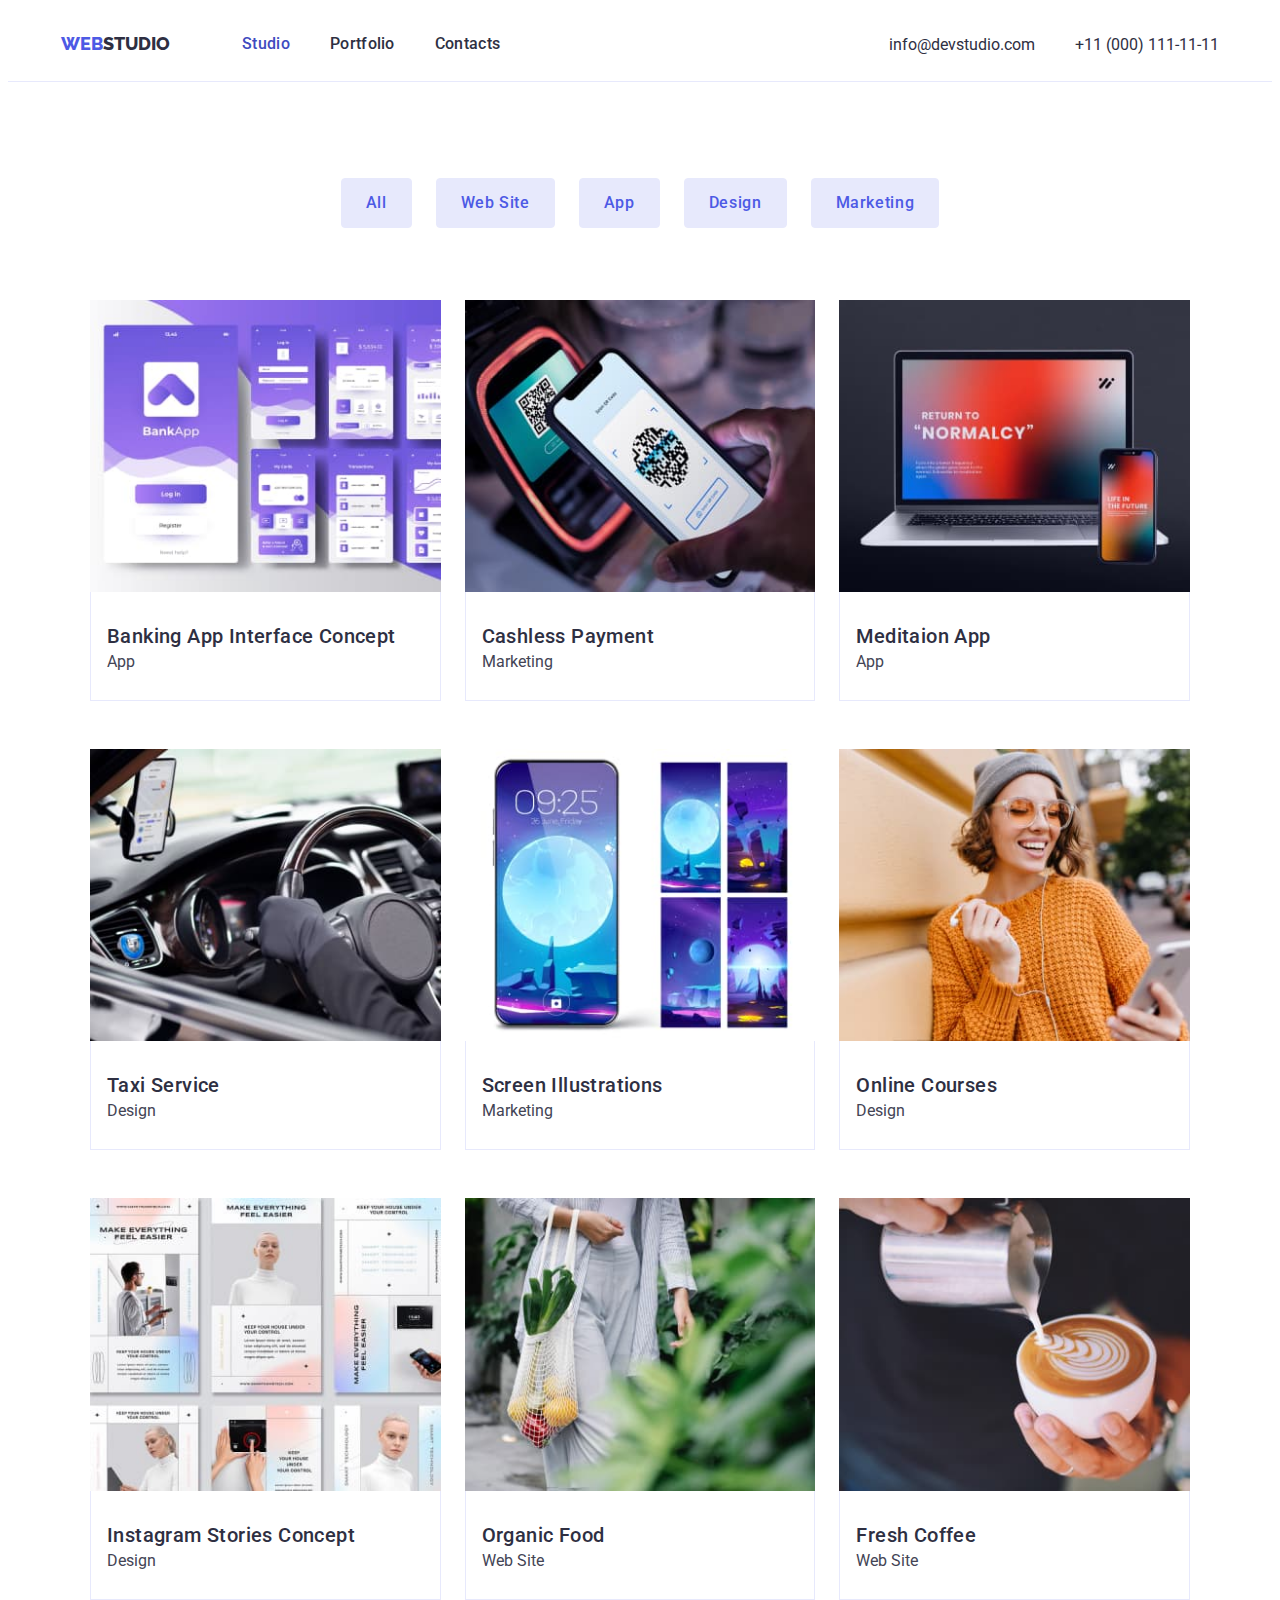
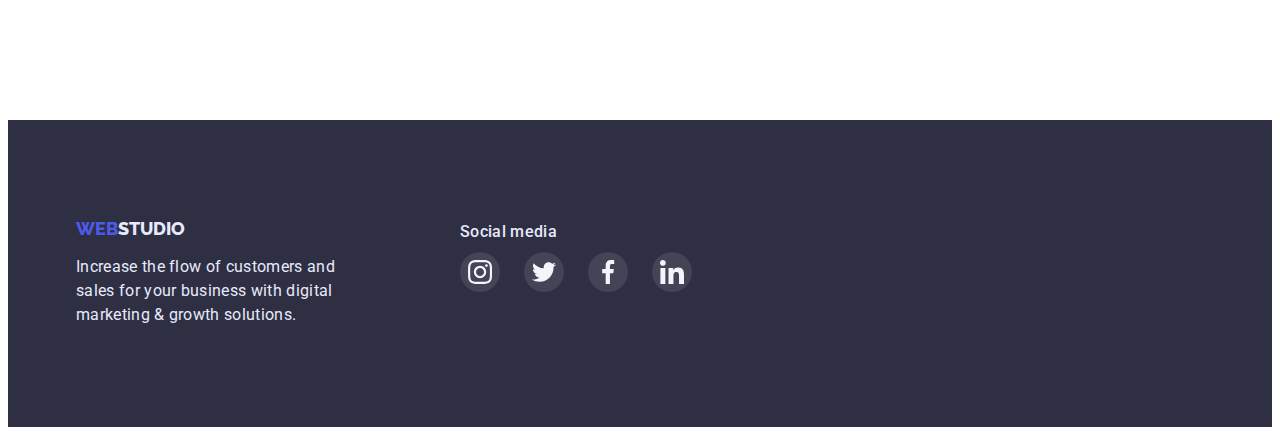
==== portfolio.html @ f3fbfc8a "1" ====
<!DOCTYPE html>
<html lang="en">
  <head>
    <meta charset="UTF-8" />
    <meta http-equiv="X-UA-Compatible" content="IE=edge" />
    <meta name="viewport" content="width=device-width, initial-scale=1.0" />
    <title>Portfolio</title>
    <link rel="preconnect" href="https://fonts.googleapis.com" />
    <link rel="preconnect" href="https://fonts.gstatic.com" crossorigin />
    <link
      href="https://fonts.googleapis.com/css2?family=Raleway:wght@800&family=Roboto:wght@400;500;700;900&display=swap"
      rel="stylesheet"
    />
    <link
      rel="stylesheet"
      href="https://cdnjs.cloudflare.com/ajax/libs/modern-normalize/1.1.0/modern-normalize.min.css"
      integrity="sha512-wpPYUAdjBVSE4KJnH1VR1HeZfpl1ub8YT/NKx4PuQ5NmX2tKuGu6U/JRp5y+Y8XG2tV+wKQpNHVUX03MfMFn9Q=="
      crossorigin="anonymous"
      referrerpolicy="no-referrer"
    />
    <link rel="stylesheet" href="./css/styles.css" />
  </head>

  <header class="page-header">
    <div class="container had">
      <nav class="navigation">
        <a class="header-logo" href="./index.html">
          <span class="web">web</span>studio</a
        >

        <ul class="site-nav list">
          <li class="item-nav">
            <a class="link-nav current" href="index.html">Studio</a>
          </li>
          <li class="item-nav">
            <a class="link-nav" href="portfolio.html">Portfolio</a>
          </li>
          <li class="item-nav"><a class="link-nav" href="">Contacts</a></li>
        </ul>
      </nav>
      <address>
        <ul class="adr-items list">
          <li class="adr">
            <a class="link-nav" href="mailto:info@devstudio.com"
              >info@devstudio.com</a
            >
          </li>
          <li class="adr">
            <a class="link-nav" href="tel:+110001111111">+11 (000) 111-11-11</a>
          </li>
        </ul>
      </address>
    </div>
  </header>
  <main>
    <section class="section main">
      <div class="container">
        <h1 class="visually-hidden">Project filter</h1>

        <ul class="filter list">
          <li class="item-btn">
            <button class="button-item" type="button">All</button>
          </li>
          <li class="item-btn">
            <button class="button-item" type="button">Web Site</button>
          </li>
          <li class="item-btn">
            <button class="button-item" type="button">App</button>
          </li>
          <li class="item-btn">
            <button class="button-item" type="button">Design</button>
          </li>
          <li class="item-btn">
            <button class="button-item" type="button">Marketing</button>
          </li>
        </ul>

        <ul class="project list">
          <li class="project-cont">
            <a class="project-link" href=""
              ><img
                class="project-img"
                src="./images/image7_1.jpg"
                alt="Interface banking App"
                width="360"
                height="300"
              />
              <div class="after-img">
                <h2 class="project-hed">banking app interface concept</h2>
                <p class="project-item">app</p>
              </div></a
            >
          </li>
          <li class="project-cont">
            <a class="project-link" href=""
              ><img
                class="project-img"
                src="./images/image7.jpg"
                alt="Cashless Payment"
                width="360"
                height="300"
              />
              <div class="after-img">
                <h2 class="project-hed">cashless payment</h2>
                <p class="project-item">marketing</p>
              </div></a
            >
          </li>

          <li class="project-cont">
            <a class="project-link" href=""
              ><img
                class="project-img"
                src="./images/image8.jpg"
                alt="Meditaion App"
                width="360"
                height="300"
              />
              <div class="after-img">
                <h2 class="project-hed">meditaion app</h2>
                <p class="project-item">app</p>
              </div></a
            >
          </li>
          <li class="project-cont">
            <a class="project-link" href=""
              ><img
                class="project-img"
                src="./images/image9.jpg"
                alt="Interior of the car"
                width="360"
                height="300"
              />
              <div class="after-img">
                <h2 class="project-hed">taxi service</h2>
                <p class="project-item">design</p>
              </div></a
            >
          </li>
          <li class="project-cont">
            <a class="project-link" href=""
              ><img
                class="project-img"
                src="./images/image10.jpg"
                alt="Skins mobile phone"
                width="360"
                height="300"
              />
              <div class="after-img">
                <h2 class="project-hed">screen illustrations</h2>
                <p class="project-item">marketing</p>
              </div></a
            >
          </li>
          <li class="project-cont">
            <a class="project-link" href=""
              ><img
                class="project-img"
                src="./images/image11.jpg"
                alt="Smiling girl"
                width="360"
                height="300"
              />
              <div class="after-img">
                <h2 class="project-hed">online courses</h2>
                <p class="project-item">design</p>
              </div></a
            >
          </li>
          <li class="project-cont">
            <a class="project-link" href=""
              ><img
                class="project-img"
                src="./images/image12.jpg"
                alt="Instagram Stories Concept"
                width="360"
                height="300"
              />
              <div class="after-img">
                <h2 class="project-hed">instagram stories concept</h2>
                <p class="project-item">design</p>
              </div></a
            >
          </li>
          <li class="project-cont">
            <a class="project-link" href=""
              ><img
                class="project-img"
                src="./images/image13.jpg"
                alt="Organic Food"
                width="360"
                height="300"
              />
              <div class="after-img">
                <h2 class="project-hed">organic food</h2>
                <p class="project-item">web site</p>
              </div></a
            >
          </li>
          <li class="project-cont">
            <a class="project-link" href=""
              ><img
                class="project-img"
                src="./images/image14.jpg"
                alt="Fresh Coffee"
                width="360"
                height="300"
              />
              <div class="after-img">
                <h2 class="project-hed">fresh coffee</h2>
                <p class="project-item">web site</p>
              </div></a
            >
          </li>
        </ul>
      </div>
    </section>
  </main>

  <footer>
    <section class="section footer">
      <div class="container">
        <ul class="footer-block list">
          <li>
            <a class="footer-logo" href="./index.html">
              <span class="web footer-logo">web</span>studio</a
            >
            <p class="footer-item">
              Increase the flow of customers and sales for your business with
              digital marketing & growth solutions.
            </p>
          </li>
          <li>
            <p class="hed">Social media</p>
            <ul class="footer-soc-list list">
              <li class="footer-soc-item">
                <a class="footer-soc-link link" href="">
                  <svg class="footer-soc-icon" width="24" height="24">
                    <use href="./images/symbol-defs.svg#icon-instagram"></use>
                  </svg>
                </a>
              </li>

              <li class="footer-soc-item">
                <a class="footer-soc-link link" href="">
                  <svg class="footer-soc-icon" width="24" height="24">
                    <use href="./images/symbol-defs.svg#icon-twitter"></use>
                  </svg>
                </a>
              </li>

              <li class="footer-soc-item">
                <a class="footer-soc-link link" href="">
                  <svg class="footer-soc-icon" width="24" height="24">
                    <use href="./images/symbol-defs.svg#icon-facebook"></use>
                  </svg>
                </a>
              </li>

              <li class="footer-soc-item">
                <a class="footer-soc-link link" href="">
                  <svg class="footer-soc-icon" width="24" height="24">
                    <use href="./images/symbol-defs.svg#icon-linkedin"></use>
                  </svg>
                </a>
              </li>
            </ul>
          </li>
        </ul>
      </div>
    </section>
  </footer>
</html>
---- css/styles.css ----
:root {
  --primary-text-color: #434455;
  --title-text-color: #2e2f42;
  --first-logo-color: #4d5ae5;
  --second-logo-color: #2e2f42;
  --third-logo-color: #f4f4fd;
  --footer-text-color: #e7e9fc;
  --hero-text-color: #ffffff;
  --header-two-color: #2e2f42;
  --hero-image-backround: #2e2f42;
  --focus-hover-color: rgba(77, 90, 229, 1);
  --subtle-backgrounds: #e7e9fc;
  --Light-mode-backgrounds: #f4f4fd;
  --background: #e5e5e5;
  --hero-backround: #2e2f42;
  --button-primary: #e7e9fc;
  --button-h-f: #404bbf;
  --button-text-portfolio: #4d5ae5;
  --curent-color: #31d0aa;
  --border-button: #e7e9fc;
  --btn-h: #9747ff;
  --gradient: rgba(46, 47, 66, 0.7);
  --border-icon: rgba(142, 143, 153, 1);
  --footer-dg-icon: rgba(255, 255, 255, 0.1);
  --footer-icon-h-f: #31d0aa;
}

.container {
  max-width: 1158px;
  padding: 0 15px;
  margin-left: auto;
  margin-right: auto;
}
/* вилучила крапки зі спісків */
.list {
  list-style: none;
}

h1,
h2,
h3,
h4,
h5,
h6,
p {
  margin: 0;
}
ul {
  margin: 0;
  padding-left: 0;
}

img {
  display: block;
  max-width: 100%;
  height: auto;
}

* {
  box-sizing: border-box;
}
*:focus {
  outline: none;
}
body {
  color: var(--primary-text-color);
  font-family: "Roboto", sans-serif;
}
.section {
  padding-top: 120px;
  padding-bottom: 120px;
}
/* Шапка сторінок*/
.had {
  display: flex;
  align-items: baseline;
  justify-content: space-between;
  padding: 24px 0 24px;
}
.page-header {
  border-bottom: 1px solid var(--border-button);
}
/* логотип */
.header-logo {
  font-family: "Raleway";
  font-style: normal;
  text-transform: uppercase;
  font-weight: 800;
  font-size: 18px;
  line-height: 1.33;
  color: var(--second-logo-color);
  text-decoration: none;
  display: flex;
  align-items: center;
  padding: 0px;
}

/* меню навігації */
.navigation {
  display: flex;
  padding-right: 0;
  justify-content: start;
}

.site-nav {
  display: flex;
  justify-content: center;
  align-items: center;
  margin-left: 72px;
}
/* 
.link:is(:hover, :focus) {
  color: var(--button-h-f);
}
.link {
  display: block;
  text-decoration: none;
  color: var(--primary-text-color);
}*/
.link-nav {
  display: block;
  text-decoration: none;
  color: var(--title-text-color);
}

.link-nav:is(:hover, :focus) {
  color: var(--button-h-f);
  outline: none;
}
.item-nav .current {
  color: var(--button-h-f);
}

.item-nav {
  font-weight: 500;
  font-size: 16px;
  line-height: 1.5;
  letter-spacing: 0.02em;
}

.site-nav .item-nav:not(:last-child) {
  margin-right: 40px;
}

/* ul адреса */
.adr-items {
  display: flex;
  gap: 40px;
  align-items: center;
}

.adr {
  font-size: 16px;
  font-style: normal;
  line-height: 1.5;
}

.adr-link:is(:hover, :focus) {
  color: var(--focus-hover-color);
}

/* прихований заголовок */

.visually-hidden {
  position: absolute;
  white-space: nowrap;
  width: 1px;
  height: 1px;
  overflow: hidden;
  border: 0;
  padding: 0;
  clip: rect(0 0 0 0);
  clip-path: inset(50%);
  margin: -1px;
}

/* STUDIO PAGE */
.hero {
  background-color: var(--hero-backround);
  padding-top: 188px;
  padding-bottom: 188px;
  max-width: 1440px;
  height: 600px;
  background-image: linear-gradient(to right, var(--gradient), var(--gradient)),
    url(../images/people-office.jpg);
  background-repeat: no-repeat;
  background-position: center;
  background-size: cover;
  margin: 0 auto;
}

.hero-header {
  font-size: 56px;
  line-height: 1.07;
  letter-spacing: 0.02em;
  color: var(--hero-text-color);
  display: flex;
  justify-content: center;
  text-align: center;
}

/*кнопка головної сторінки*/
.hero-button-item {
  font-family: inherit;
  cursor: pointer;
  font-weight: 500;
  font-size: 16px;
  line-height: 1.5;
  letter-spacing: 0.04em;
  background-color: var(--button-text-portfolio);
  box-shadow: 0px 4px 4px rgba(0, 0, 0, 0.15);
  border-radius: 4px;
  color: var(--hero-text-color);
  display: block;
  margin: 64px auto 0;
  padding: 16px 32px;
  border: transparenT;
}

.hero-button-item:is(:hover, :focus) {
  background-color: var(--button-h-f);
  color: var(--hero-text-color);
  outline: none;
}

/*блок Наши цілі*/

.content {
  padding-bottom: 0;
}

.content-list {
  display: flex;
  justify-content: space-between;
}

.content-title {
  font-weight: 500;
  font-size: 20px;
  line-height: 1.2;
  letter-spacing: 0.02em;
  color: var(--title-text-color);
  margin-top: 8px;
}

.content-item {
  font-size: 16px;
  line-height: 1.5;
  color: var(--primary-text-color);
  margin-top: 8px;
}

/* SECTION "What are we doing" */

.title {
  font-size: 36px;
  line-height: 1.11;
  text-align: center;
  letter-spacing: 0.02em;
  text-transform: capitalize;
  color: var(--title-text-color);
  margin-bottom: 72px;
}

.content-img-list {
  display: flex;
  justify-content: space-between;
}

/* Секція "Наша команда" */
.team {
  background-color: var(--Light-mode-backgrounds);
}

.team-hed-item {
  display: flex;
  justify-content: space-between;
}

.title-team {
  font-size: 36px;
  line-height: 1.11;
  text-align: center;
  letter-spacing: 0.02em;
  text-transform: capitalize;
  color: var(--title-text-color);
  margin-bottom: 72px;
}

.item-card {
  background-color: var(--hero-text-color);
  box-shadow: 0px 1px 6px rgba(46, 47, 66, 0.08),
    0px 1px 1px rgba(46, 47, 66, 0.16), 0px 2px 1px rgba(46, 47, 66, 0.08);
  border-radius: 0px 0px 4px 4px;
  width: 264px;
}

.box {
  padding: 32px 0;
  box-shadow: 0px 1px 6px rgba(46, 47, 66, 0.08),
    0px 1px 1px rgba(46, 47, 66, 0.16), 0px 2px 1px rgba(46, 47, 66, 0.08);
  border-radius: 0px 0px 4px 4px;
}

.team-name {
  font-weight: 500;
  font-size: 20px;
  line-height: 1.2;
  text-align: center;
  letter-spacing: 0.02em;
  color: var(--title-text-color);
  margin-bottom: 8px;
}

.team-item {
  font-weight: 400;
  font-size: 16px;
  line-height: 1.5;
  letter-spacing: 0.02em;
  text-align: center;
  color: var(--primary-text-color);
}

/* меню "Фильтр" сторінка "Портфоліо" */

.filter {
  display: flex;
  justify-content: center;
}

.item-btn:is(:hover, :focus) {
  box-shadow: 0px 4px 4px rgba(0, 0, 0, 0.15);
  border-radius: 4px;
  outline: none;
}
.main {
  padding-top: 96px;
}
.filter .item-btn:not(:last-child) {
  margin-right: 24px;
}

/* кнопка сторинки Портфоліо */
.button-item {
  font-family: inherit;
  cursor: pointer;
  font-style: normal;
  font-weight: 500;
  font-size: 16px;
  line-height: 1.5;
  color: var(--button-text-portfolio);
  align-items: center;
  text-align: center;
  letter-spacing: 0.04em;
  background: var(--button-primary);
  border: 1px solid var(--border-button);
  border-radius: 4px;
  width: auto;
  box-sizing: border-box;
  padding: 12px 24px;
}

.button-item:is(:hover, :focus) {
  background-color: var(--button-h-f);
  color: var(--hero-text-color);
}

/*секція Портфоліо*/

.project {
  display: flex;
  justify-content: center;
  flex-wrap: wrap;
  margin-top: 72px;
}

/* CARD */
.project-cont {
  flex-basis: calc((100% - 76px) / 3);
}

.project-cont {
  margin: 0 12px 48px;
  text-decoration: none;
}

.project-cont:nth-of-type(3n + 1) {
  margin-left: 0;
}

.project-cont:nth-of-type(3n) {
  margin-right: 0;
}

.project-cont:nth-last-of-type(-n + 3) {
  margin-bottom: 0;
}

/* TEXT IN CARD */

.project-hed {
  font-style: normal;
  font-weight: 500;
  font-size: 20px;
  line-height: 1.2;
  letter-spacing: 0.02em;
  color: var(--title-text-color);
  text-transform: capitalize;
  margin-bottom: 8px;
}

.project-item {
  font-size: 16px;
  line-height: 0.75;
  text-transform: capitalize;
  color: var(--primary-text-color);
}

.after-img {
  padding: 32px 0 32px 16px;
  border: 1px solid var(--border-button);
  border-top: none;
 }

.project-link:is(:hover, :focus) {
  box-shadow: 0px 1px 6px rgba(46, 47, 66, 0.08),
    0px 1px 1px rgba(46, 47, 66, 0.16), 0px 2px 1px rgba(46, 47, 66, 0.08);
}

.project-link {
  display: block;
  text-decoration: none;
}

/* FOOTER */
.footer {
  background: var(--hero-backround);
  padding: 100px 0;
}

.footer-item {
  font-size: 16px;
  line-height: 1.5;
  letter-spacing: 0.02em;
  color: var(--footer-text-color);
  width: 264px;
  margin-top: 16px;
}

.footer-logo {
  font-family: "Raleway";
  font-style: normal;
  color: var(--footer-text-color);
  text-transform: uppercase;
  font-weight: 800;
  font-size: 18px;
  line-height: 0.75;
  text-decoration: none;
  margin-top: 100px;
}

.web {
  color: var(--first-logo-color);
}

/*  Icons Sotial Media */

/*.icons {
display: flex;
}

.icon {
  width: 40px;
  height: 40px;
}
  
 .icon-item {
  padding: 0;
  gap: 32px;
  background: var(--background);
  box-shadow: 0px 1px 6px rgba(46, 47, 66, 0.08), 0px 1px 1px rgba(46, 47, 66, 0.16), 0px 2px 1px rgba(46, 47, 66, 0.08);
  border-radius: 0px 0px 4px 4px;
}
 */
.team-soc-list {
  display: flex;
  justify-content: center;
  margin-top: 8px;
  gap: 24px;
}

.team-soc-item {
  width: 40px;
  height: 40px;
}
.team-soc-link {
  width: 100%;
  height: 100%;
  border-radius: 50%;
  background: var(--first-logo-color);
  display: flex;
  justify-content: center;
  align-items: center;
}
.team-soc-icon {
  fill: var(--Light-mode-backgrounds);
}
.team-soc-link:is(:hover, :focus) {
  background-color: var(--button-h-f);
  outline: none;
}
.customer {
  display: flex;
  justify-content: space-between;
  margin: 0 auto;
}

/*.customer-item {
  width: 168px;
  height: 88px;
  
}*/
.customer-item-link {
  display: flex;
  justify-content: center;
  align-items: center;
  width: 168px;
  height: 88px;
  border: 1px solid var(--border-icon);
  border-radius: 4px;
  color: var(--border-icon);
}
.customer-item-icon {
  fill: currentColor;
}
.customer-item-link:is(:hover, :focus) {
  border: 1px solid var(--button-h-f);
  color: var(--button-h-f);
}

/*
.customer-item-icon:is(:hover, :focus) {
  fill: var(--button-h-f);
}*/

.footer-block {
  display: flex;
  gap: 120px;
}
.hed {
  color: var(--footer-text-color);
  font-weight: 500;
  font-size: 16px;
  line-height: 1.5;
  letter-spacing: 0.02em;
}
.footer-soc-list {
  display: flex;
  justify-content: center;
  margin-top: 8px;
  gap: 24px;
}

.footer-soc-item {
  width: 40px;
  height: 40px;
}

.footer-soc-link {
  width: 100%;
  height: 100%;
  border-radius: 50%;
  background: var(--footer-dg-icon);
  display: flex;
  justify-content: center;
  align-items: center;
}

.footer-soc-icon {
  fill: var(--Light-mode-backgrounds);
}

.footer-soc-link:is(:hover, :focus) {
  background-color: var(--footer-icon-h-f);
}
.content-pic {
  display: flex;
  justify-content: center;
  align-items: center;
  height: 112px;
  width: 264px;
  border-radius: 4px;
  background-color: var(--Light-mode-backgrounds);
}
.icon-antenna::before {
  background-image: url(../images/antenna\ 1.svg);
}
.icon-clock::before {
  background-image: url(../images/clock\ 1.svg);
}
.icon-diagram::before {
  background-image: url(../images/diagram\ 1.svg);
}
.icon-astronaut::before {
  background-image: url(../images/astronaut\ 1.svg);
}

/*.icon {
  display: inline-block;
  width: 1em;
  height: 1em;
  stroke-width: 0;
  stroke: currentColor;
  fill: currentColor;
*/
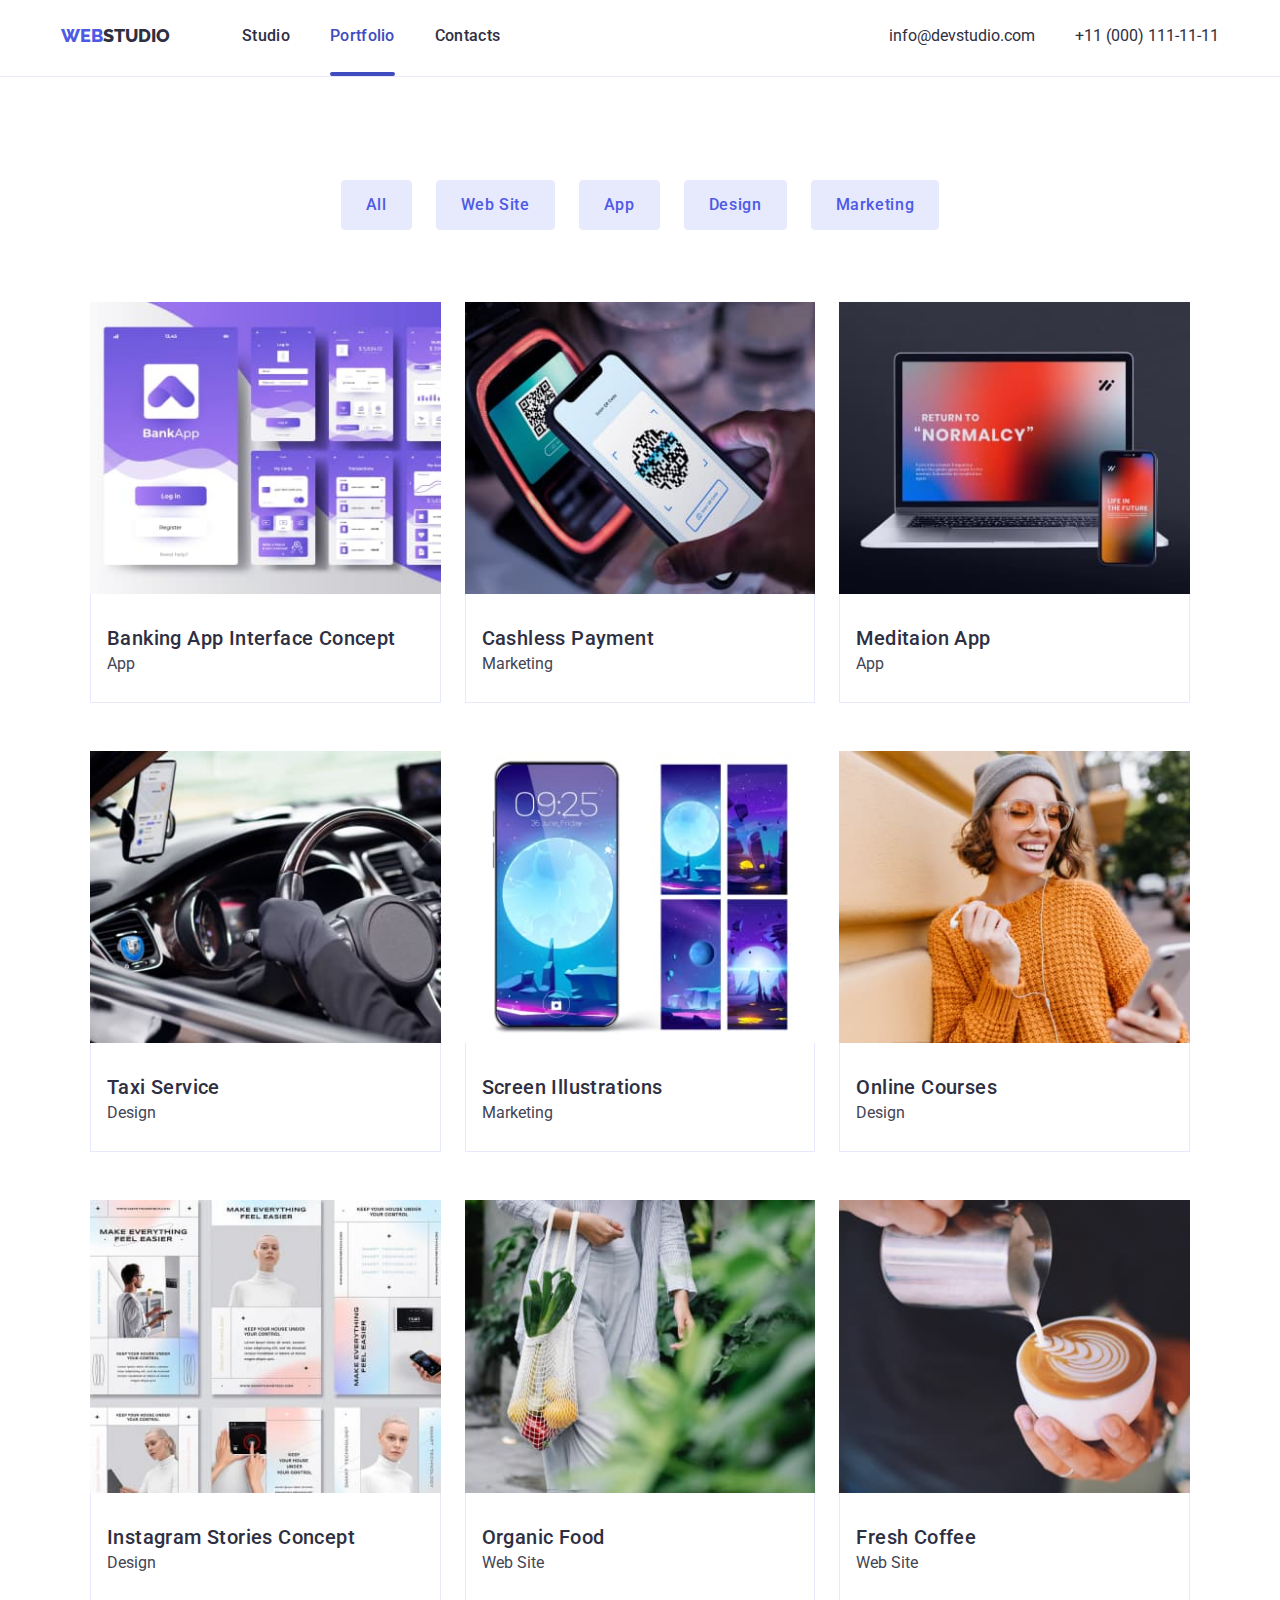
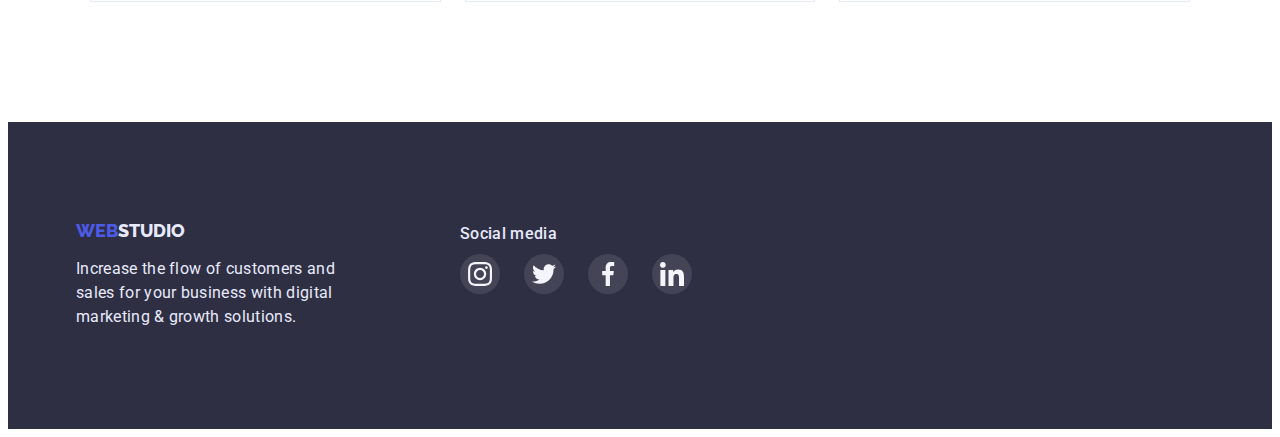
==== commit 9db01077: "1/03" ====
--- a/portfolio.html
+++ b/portfolio.html
@@ -30,10 +30,10 @@
 
         <ul class="site-nav list">
           <li class="item-nav">
-            <a class="link-nav current" href="index.html">Studio</a>
-          </li>
-          <li class="item-nav">
-            <a class="link-nav" href="portfolio.html">Portfolio</a>
+            <a class="link-nav line" href="index.html">Studio</a>
+          </li>
+          <li class="item-nav" >
+            <a class="link-nav line current" href="portfolio.html">Portfolio</a>
           </li>
           <li class="item-nav"><a class="link-nav" href="">Contacts</a></li>
         </ul>
--- a/css/styles.css
+++ b/css/styles.css
@@ -65,6 +65,8 @@
 body {
   color: var(--primary-text-color);
   font-family: "Roboto", sans-serif;
+  padding-top: 76px;
+ 
 }
 .section {
   padding-top: 120px;
@@ -73,12 +75,20 @@
 /* Шапка сторінок*/
 .had {
   display: flex;
-  align-items: baseline;
+  align-items: start;
   justify-content: space-between;
-  padding: 24px 0 24px;
-}
+  padding: 24px 0 0;
+}
+
 .page-header {
+  position: fixed;
+  width: 100%;
+  min-height: 76px;
+  top: 0;
+  left: 0;
   border-bottom: 1px solid var(--border-button);
+  background-color: var(--hero-text-color);
+  
 }
 /* логотип */
 .header-logo {
@@ -91,7 +101,7 @@
   color: var(--second-logo-color);
   text-decoration: none;
   display: flex;
-  align-items: center;
+  align-items: start;
   padding: 0px;
 }
 
@@ -100,12 +110,13 @@
   display: flex;
   padding-right: 0;
   justify-content: start;
-}
+  }
+
 
 .site-nav {
   display: flex;
   justify-content: center;
-  align-items: center;
+  align-items: start;
   margin-left: 72px;
 }
 /* 
@@ -126,17 +137,33 @@
 .link-nav:is(:hover, :focus) {
   color: var(--button-h-f);
   outline: none;
-}
-.item-nav .current {
+  /* animation-duration: 250ms;
+  cubic-bezier(0.4, 0, 0.2, 1) */
+}
+
+.line.current::after {
+  content: "";
+  left: 0;
+  bottom: 0;
+  display: block;
+  width: 100%;
+  height: 4px;
+  margin-top: 24px;
+  background-color: var(--button-h-f);
+  border-radius: 2px;
+  }
+ 
+.current {
   color: var(--button-h-f);
 }
+
 
 .item-nav {
   font-weight: 500;
   font-size: 16px;
   line-height: 1.5;
   letter-spacing: 0.02em;
-}
+  }
 
 .site-nav .item-nav:not(:last-child) {
   margin-right: 40px;
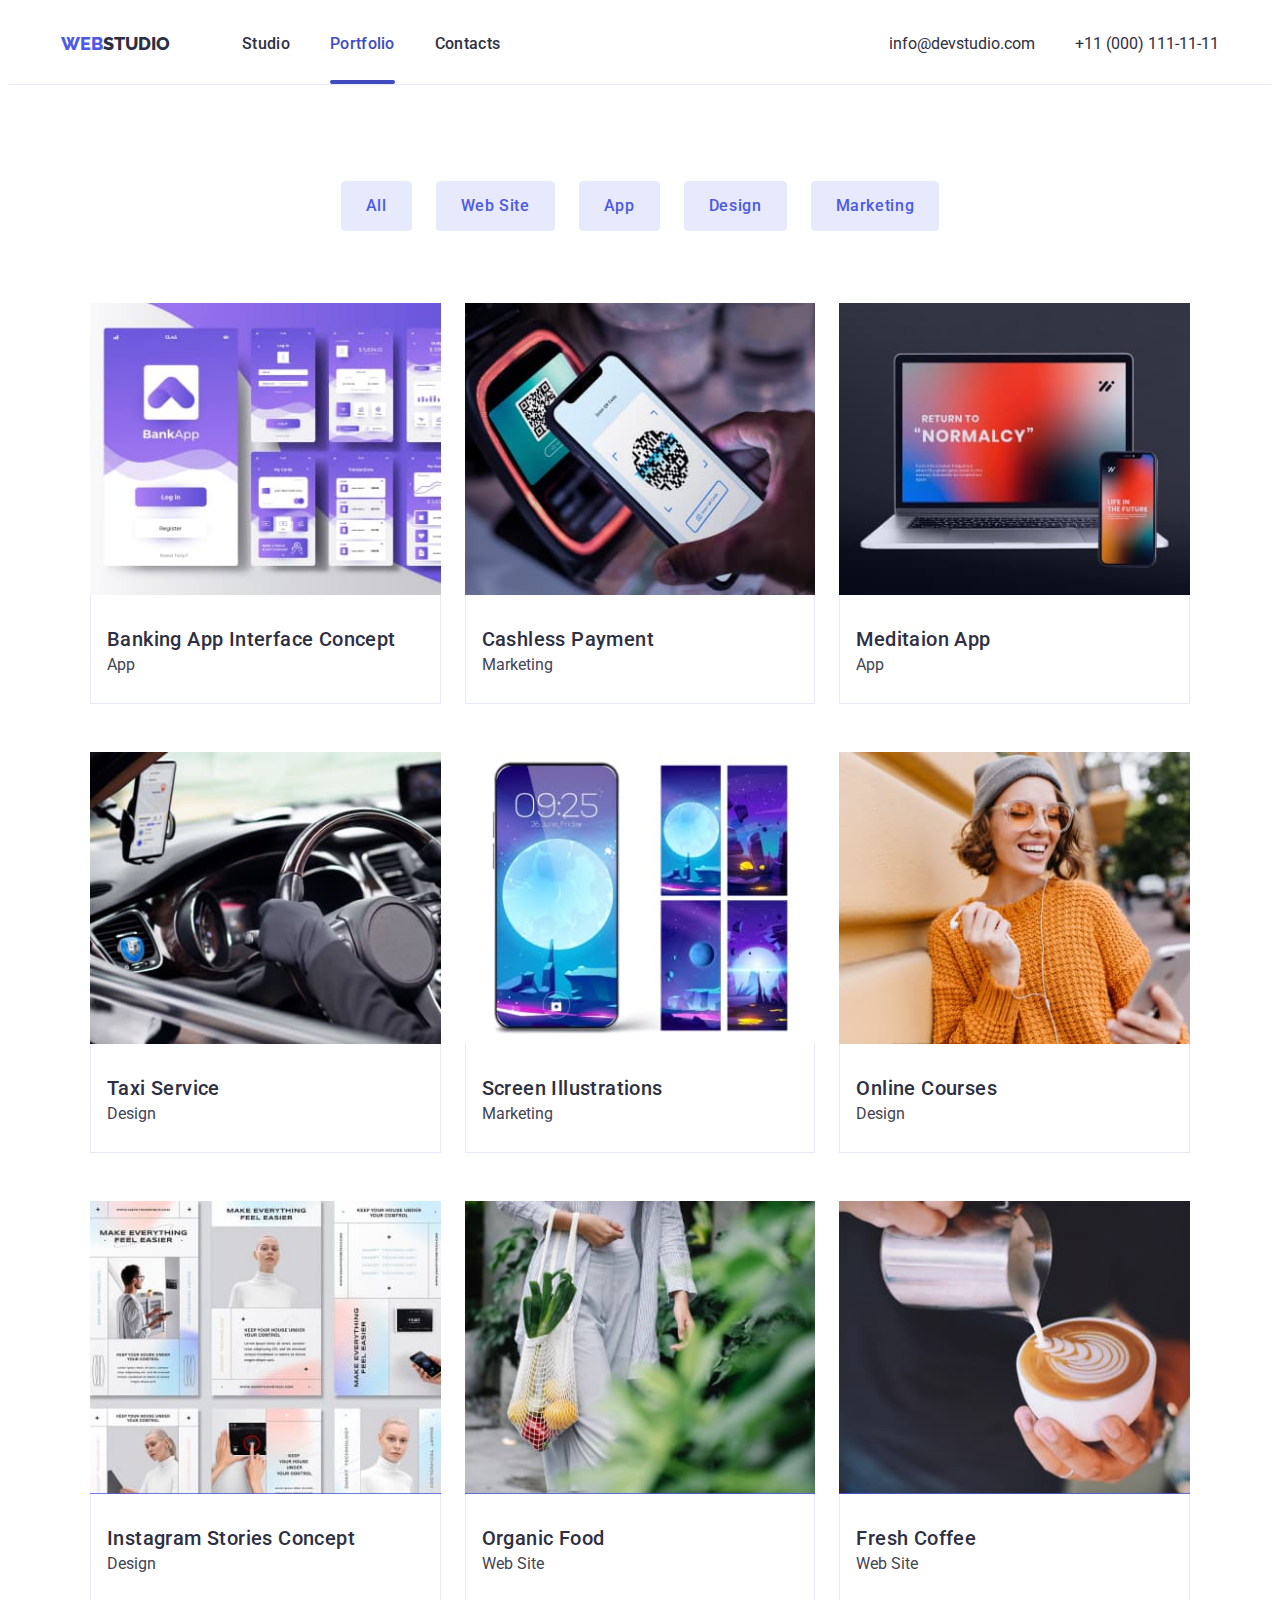
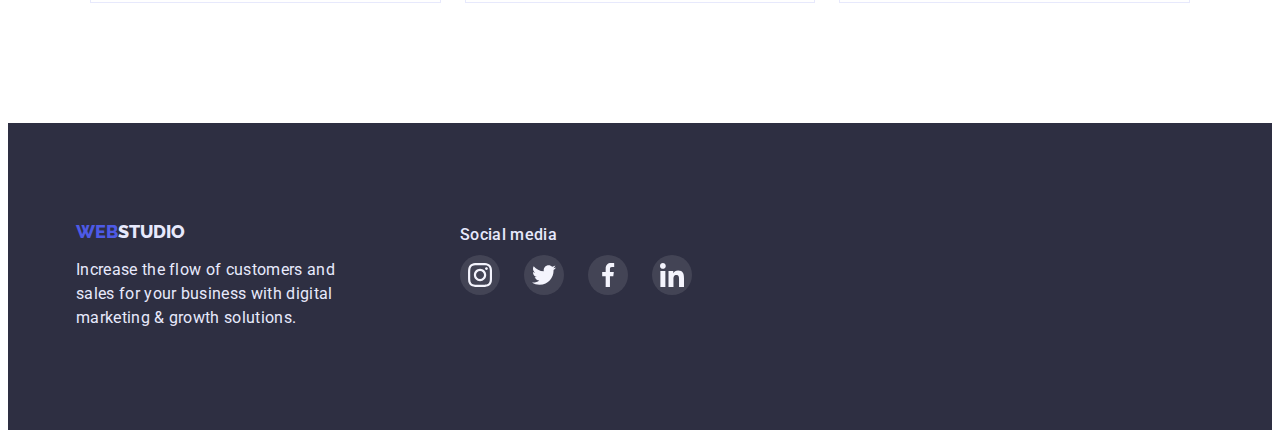
==== commit cbf510d2: "3/3" ====
--- a/portfolio.html
+++ b/portfolio.html
@@ -20,6 +20,7 @@
     />
     <link rel="stylesheet" href="./css/styles.css" />
   </head>
+  <body>
 
   <header class="page-header">
     <div class="container had">
@@ -32,7 +33,7 @@
           <li class="item-nav">
             <a class="link-nav line" href="index.html">Studio</a>
           </li>
-          <li class="item-nav" >
+          <li class="item-nav">
             <a class="link-nav line current" href="portfolio.html">Portfolio</a>
           </li>
           <li class="item-nav"><a class="link-nav" href="">Contacts</a></li>
@@ -77,14 +78,22 @@
 
         <ul class="project list">
           <li class="project-cont">
-            <a class="project-link" href=""
-              ><img
-                class="project-img"
-                src="./images/image7_1.jpg"
-                alt="Interface banking App"
-                width="360"
-                height="300"
-              />
+            <a class="project-link" href="">
+              <div class="project-cover-wrap">
+                <img
+                  class="project-img"
+                  src="./images/image7_1.jpg"
+                  alt="Interface banking App"
+                  width="360"
+                  height="300"
+                />
+                <p class="project-cover-text">
+                  14 Stylish and User-Friendly App Design Concepts · Task
+                  Manager App · Calorie Tracker App · Exotic Fruit Ecommerce App
+                  · Cloud Storage App
+                </p>
+              </div>
+
               <div class="after-img">
                 <h2 class="project-hed">banking app interface concept</h2>
                 <p class="project-item">app</p>
@@ -93,13 +102,20 @@
           </li>
           <li class="project-cont">
             <a class="project-link" href=""
-              ><img
-                class="project-img"
-                src="./images/image7.jpg"
-                alt="Cashless Payment"
-                width="360"
-                height="300"
-              />
+              ><div class="project-cover-wrap">
+                <img
+                  class="project-img"
+                  src="./images/image7.jpg"
+                  alt="banking app interface"
+                  width="360"
+                  height="300"
+                />
+                <p class="project-cover-text">
+                  14 Stylish and User-Friendly App Design Concepts · Task
+                  Manager App · Calorie Tracker App · Exotic Fruit Ecommerce App
+                  · Cloud Storage App
+                </p>
+              </div>
               <div class="after-img">
                 <h2 class="project-hed">cashless payment</h2>
                 <p class="project-item">marketing</p>
@@ -109,13 +125,20 @@
 
           <li class="project-cont">
             <a class="project-link" href=""
-              ><img
-                class="project-img"
-                src="./images/image8.jpg"
-                alt="Meditaion App"
-                width="360"
-                height="300"
-              />
+              ><div class="project-cover-wrap">
+                <img
+                  class="project-img"
+                  src="./images/image8.jpg"
+                  alt="Notybook"
+                  width="360"
+                  height="300"
+                />
+                <p class="project-cover-text">
+                  14 Stylish and User-Friendly App Design Concepts · Task
+                  Manager App · Calorie Tracker App · Exotic Fruit Ecommerce App
+                  · Cloud Storage App
+                </p>
+              </div>
               <div class="after-img">
                 <h2 class="project-hed">meditaion app</h2>
                 <p class="project-item">app</p>
@@ -124,13 +147,20 @@
           </li>
           <li class="project-cont">
             <a class="project-link" href=""
-              ><img
-                class="project-img"
-                src="./images/image9.jpg"
-                alt="Interior of the car"
-                width="360"
-                height="300"
-              />
+              ><div class="project-cover-wrap">
+                <img
+                  class="project-img"
+                  src="./images/image9.jpg"
+                  alt="taxi"
+                  width="360"
+                  height="300"
+                />
+                <p class="project-cover-text">
+                  14 Stylish and User-Friendly App Design Concepts · Task
+                  Manager App · Calorie Tracker App · Exotic Fruit Ecommerce App
+                  · Cloud Storage App
+                </p>
+              </div>
               <div class="after-img">
                 <h2 class="project-hed">taxi service</h2>
                 <p class="project-item">design</p>
@@ -139,13 +169,20 @@
           </li>
           <li class="project-cont">
             <a class="project-link" href=""
-              ><img
-                class="project-img"
-                src="./images/image10.jpg"
-                alt="Skins mobile phone"
-                width="360"
-                height="300"
-              />
+              ><div class="project-cover-wrap">
+                <img
+                  class="project-img"
+                  src="./images/image10.jpg"
+                  alt="phone's skin"
+                  width="360"
+                  height="300"
+                />
+                <p class="project-cover-text">
+                  14 Stylish and User-Friendly App Design Concepts · Task
+                  Manager App · Calorie Tracker App · Exotic Fruit Ecommerce App
+                  · Cloud Storage App
+                </p>
+              </div>
               <div class="after-img">
                 <h2 class="project-hed">screen illustrations</h2>
                 <p class="project-item">marketing</p>
@@ -154,13 +191,20 @@
           </li>
           <li class="project-cont">
             <a class="project-link" href=""
-              ><img
-                class="project-img"
-                src="./images/image11.jpg"
-                alt="Smiling girl"
-                width="360"
-                height="300"
-              />
+              ><div class="project-cover-wrap">
+                <img
+                  class="project-img"
+                  src="./images/image11.jpg"
+                  alt="Smiling girl"
+                  width="360"
+                  height="300"
+                />
+                <p class="project-cover-text">
+                  14 Stylish and User-Friendly App Design Concepts · Task
+                  Manager App · Calorie Tracker App · Exotic Fruit Ecommerce App
+                  · Cloud Storage App
+                </p>
+              </div>
               <div class="after-img">
                 <h2 class="project-hed">online courses</h2>
                 <p class="project-item">design</p>
@@ -169,13 +213,20 @@
           </li>
           <li class="project-cont">
             <a class="project-link" href=""
-              ><img
-                class="project-img"
-                src="./images/image12.jpg"
-                alt="Instagram Stories Concept"
-                width="360"
-                height="300"
-              />
+              ><div class="project-cover-wrap">
+                <img
+                  class="project-img"
+                  src="./images/image12.jpg"
+                  alt="instagram stories concept"
+                  width="360"
+                  height="300"
+                />
+                <p class="project-cover-text">
+                  14 Stylish and User-Friendly App Design Concepts · Task
+                  Manager App · Calorie Tracker App · Exotic Fruit Ecommerce App
+                  · Cloud Storage App
+                </p>
+              </div>
               <div class="after-img">
                 <h2 class="project-hed">instagram stories concept</h2>
                 <p class="project-item">design</p>
@@ -184,13 +235,20 @@
           </li>
           <li class="project-cont">
             <a class="project-link" href=""
-              ><img
-                class="project-img"
-                src="./images/image13.jpg"
-                alt="Organic Food"
-                width="360"
-                height="300"
-              />
+              ><div class="project-cover-wrap">
+                <img
+                  class="project-img"
+                  src="./images/image13.jpg"
+                  alt="organic food"
+                  width="360"
+                  height="300"
+                />
+                <p class="project-cover-text">
+                  14 Stylish and User-Friendly App Design Concepts · Task
+                  Manager App · Calorie Tracker App · Exotic Fruit Ecommerce App
+                  · Cloud Storage App
+                </p>
+              </div>
               <div class="after-img">
                 <h2 class="project-hed">organic food</h2>
                 <p class="project-item">web site</p>
@@ -199,13 +257,20 @@
           </li>
           <li class="project-cont">
             <a class="project-link" href=""
-              ><img
-                class="project-img"
-                src="./images/image14.jpg"
-                alt="Fresh Coffee"
-                width="360"
-                height="300"
-              />
+              ><div class="project-cover-wrap">
+                <img
+                  class="project-img"
+                  src="./images/image14.jpg"
+                  alt="fresh coffee"
+                  width="360"
+                  height="300"
+                />
+                <p class="project-cover-text">
+                  14 Stylish and User-Friendly App Design Concepts · Task
+                  Manager App · Calorie Tracker App · Exotic Fruit Ecommerce App
+                  · Cloud Storage App
+                </p>
+              </div>
               <div class="after-img">
                 <h2 class="project-hed">fresh coffee</h2>
                 <p class="project-item">web site</p>
@@ -270,4 +335,5 @@
       </div>
     </section>
   </footer>
+</body>
 </html>
--- a/css/styles.css
+++ b/css/styles.css
@@ -23,6 +23,12 @@
   --border-icon: rgba(142, 143, 153, 1);
   --footer-dg-icon: rgba(255, 255, 255, 0.1);
   --footer-icon-h-f: #31d0aa;
+  --cover-text: #f4f4fd;
+  --overlay-bgc: #4d5ae5;
+  --backdrop: rgba(46, 47, 66, 0.4);
+  --modal-bgc: #fcfcfc;
+  --close-bgc: rgba(231, 233, 252, 1);
+  --close-border: rgba(0, 0, 0, 0.1);
 }
 
 .container {
@@ -65,8 +71,7 @@
 body {
   color: var(--primary-text-color);
   font-family: "Roboto", sans-serif;
-  padding-top: 76px;
- 
+  /* padding-top: 76px; */
 }
 .section {
   padding-top: 120px;
@@ -81,14 +86,13 @@
 }
 
 .page-header {
-  position: fixed;
+  /* position: fixed; */
   width: 100%;
   min-height: 76px;
   top: 0;
   left: 0;
   border-bottom: 1px solid var(--border-button);
   background-color: var(--hero-text-color);
-  
 }
 /* логотип */
 .header-logo {
@@ -110,8 +114,7 @@
   display: flex;
   padding-right: 0;
   justify-content: start;
-  }
-
+}
 
 .site-nav {
   display: flex;
@@ -132,13 +135,12 @@
   display: block;
   text-decoration: none;
   color: var(--title-text-color);
+  transition: color 250ms cubic-bezier(0.4, 0, 0.2, 1);
 }
 
 .link-nav:is(:hover, :focus) {
   color: var(--button-h-f);
   outline: none;
-  /* animation-duration: 250ms;
-  cubic-bezier(0.4, 0, 0.2, 1) */
 }
 
 .line.current::after {
@@ -151,19 +153,18 @@
   margin-top: 24px;
   background-color: var(--button-h-f);
   border-radius: 2px;
-  }
- 
+}
+
 .current {
   color: var(--button-h-f);
 }
 
-
 .item-nav {
   font-weight: 500;
   font-size: 16px;
   line-height: 1.5;
   letter-spacing: 0.02em;
-  }
+}
 
 .site-nav .item-nav:not(:last-child) {
   margin-right: 40px;
@@ -184,6 +185,9 @@
 
 .adr-link:is(:hover, :focus) {
   color: var(--focus-hover-color);
+}
+.adr-link {
+  transition: 250ms cubic-bezier(0.4, 0, 0.2, 1);
 }
 
 /* прихований заголовок */
@@ -242,6 +246,7 @@
   margin: 64px auto 0;
   padding: 16px 32px;
   border: transparenT;
+  transition: background-color 250ms cubic-bezier(0.4, 0, 0.2, 1);
 }
 
 .hero-button-item:is(:hover, :focus) {
@@ -359,6 +364,9 @@
   box-shadow: 0px 4px 4px rgba(0, 0, 0, 0.15);
   border-radius: 4px;
   outline: none;
+}
+.item-btn {
+  transition: shadow 250ms cubic-bezier(0.4, 0, 0.2, 1);
 }
 .main {
   padding-top: 96px;
@@ -385,6 +393,7 @@
   width: auto;
   box-sizing: border-box;
   padding: 12px 24px;
+  transition: 250ms cubic-bezier(0.4, 0, 0.2, 1);
 }
 
 .button-item:is(:hover, :focus) {
@@ -447,9 +456,9 @@
   padding: 32px 0 32px 16px;
   border: 1px solid var(--border-button);
   border-top: none;
- }
-
-.project-link:is(:hover, :focus) {
+}
+
+/* .project-link:is(:hover, :focus) {
   box-shadow: 0px 1px 6px rgba(46, 47, 66, 0.08),
     0px 1px 1px rgba(46, 47, 66, 0.16), 0px 2px 1px rgba(46, 47, 66, 0.08);
 }
@@ -457,7 +466,9 @@
 .project-link {
   display: block;
   text-decoration: none;
-}
+  transition: 250ms
+  cubic-bezier(0.4, 0, 0.2, 1);
+} */
 
 /* FOOTER */
 .footer {
@@ -528,6 +539,7 @@
   display: flex;
   justify-content: center;
   align-items: center;
+  transition: background-color 250ms cubic-bezier(0.4, 0, 0.2, 1);
 }
 .team-soc-icon {
   fill: var(--Light-mode-backgrounds);
@@ -556,6 +568,7 @@
   border: 1px solid var(--border-icon);
   border-radius: 4px;
   color: var(--border-icon);
+  transition: color 250ms cubic-bezier(0.4, 0, 0.2, 1);
 }
 .customer-item-icon {
   fill: currentColor;
@@ -601,6 +614,7 @@
   display: flex;
   justify-content: center;
   align-items: center;
+  transition: background-color 250ms cubic-bezier(0.4, 0, 0.2, 1);
 }
 
 .footer-soc-icon {
@@ -640,3 +654,109 @@
   stroke: currentColor;
   fill: currentColor;
 */
+
+/* .project-img {
+  position: relative;
+}
+ .overlay::before {
+  content: "";
+  position: absolute;
+  width: 100%;
+  height: 100%;
+  background-color: red;
+  opacity: 0;
+ }
+ .overlay:hover::before{
+  opacity: 1;
+ } */
+
+/* .project-cont {
+  position: relative;
+ } */
+.project-cover-text {
+  position: absolute;
+  top: 0;
+  padding: 40px 32px 0 32px;
+  height: 100%;
+  /* font-family: "Roboto";
+  font-weight: 400; */
+  font-size: 16px;
+  line-height: 1.5;
+  letter-spacing: 0.02em;
+  color: var(--cover-text);
+  background-color: var(--overlay-bgc);
+  transform: translateY(100%);
+  transition: transform 250ms cubic-bezier(0.4, 0, 0.2, 1);
+  overflow: auto;
+}
+
+.project-link:hover .project-cover-text {
+  transform: translateY(0);
+}
+.project-link:focus .project-cover-text {
+  transform: translateY(0);
+}
+
+.project-link:is(:hover, :focus) {
+  box-shadow: 0px 1px 6px rgba(46, 47, 66, 0.08),
+    0px 1px 1px rgba(46, 47, 66, 0.16), 0px 2px 1px rgba(46, 47, 66, 0.08);
+}
+
+.project-link {
+  display: block;
+  text-decoration: none;
+  transition: shadow 250ms cubic-bezier(0.4, 0, 0.2, 1);
+}
+
+.project-cover-wrap {
+  position: relative;
+  overflow: hidden;
+}
+
+.backdrop {
+  position: fixed;
+  top: 0;
+  width: 100%;
+  height: 100vh;
+  background-color: var(--backdrop);
+  transition: opacity 250ms cubic-bezier(0.4, 0, 0.2, 1) visibility 250ms
+    cubic-bezier(0.4, 0, 0.2, 1);
+}
+
+.backdrop.is-hidden .modal {
+  transform: translate(-50%, -50%) scale(0) rotate(720deg);
+}
+.modal {
+  position: absolute;
+  top: 50%;
+  left: 50%;
+  transform: translate(-50%, -50%) scale(1) rotate(0deg);
+  width: 408px;
+  min-height: 576px;
+  background: var(--modal-bgc);
+  border-radius: 4px;
+  padding: 32px;
+  transition: transform 250ms cubic-bezier(0.4, 0, 0.2, 1);
+}
+
+.modal-close {
+  width: 24px;
+  height: 24px;
+  border-radius: 50%;
+  background-color: var(--close-bgc);
+  border: 1px solid var(--close-border);
+  display: flex;
+  align-items: center;
+  justify-content: center;
+  margin-left: auto;
+  padding: 0;
+  cursor: pointer;
+}
+.is-hidden {
+  visibility: hidden;
+  opacity: 0;
+  pointer-events: none;
+}
+/* .no-scroll {
+    overflow: hidden;
+} */
